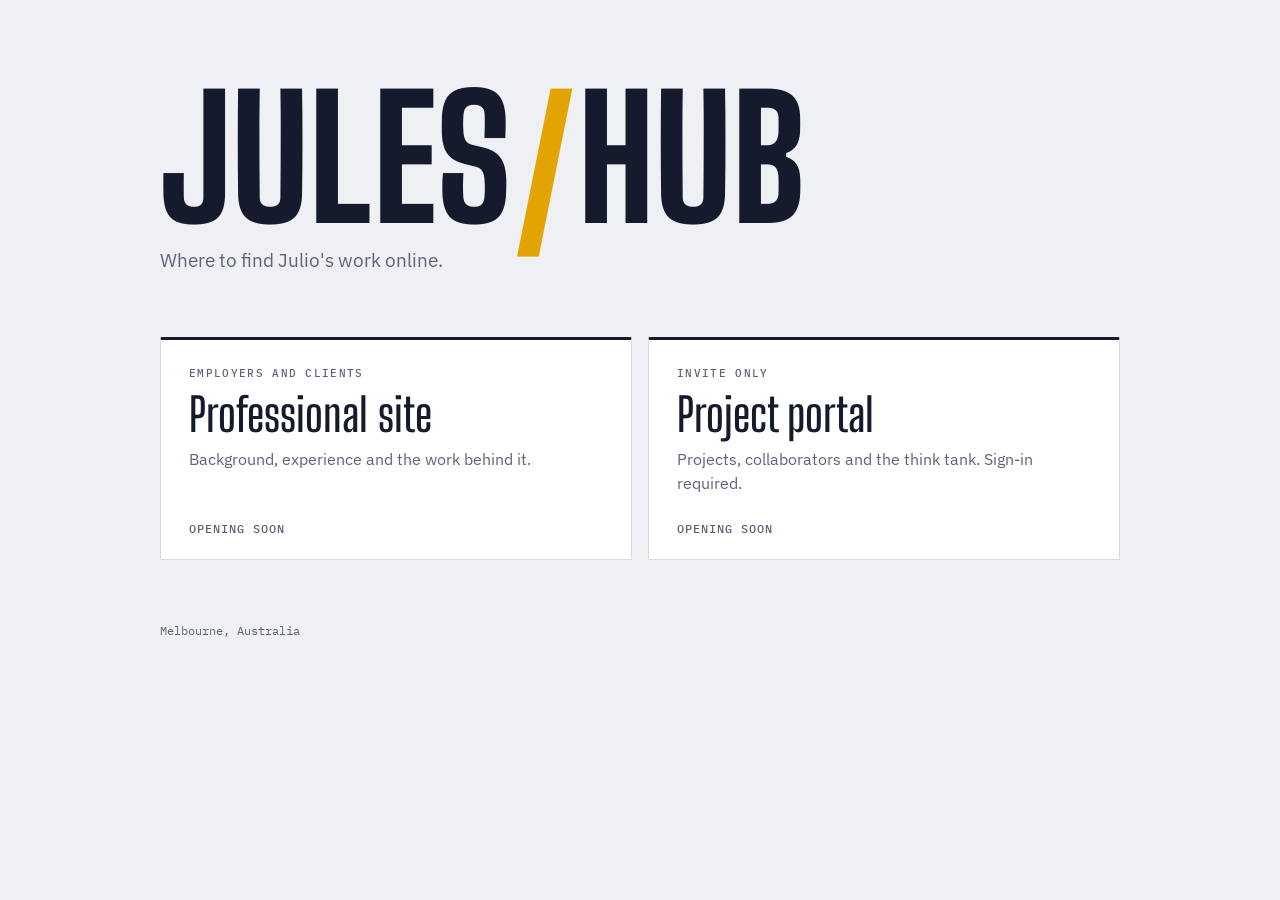
==== index.html @ 20f0da4e "Added initial files via upload The first files of the hub uploaded to github" ====
<!doctype html>
<html lang="en-AU">
<head>
  <meta charset="utf-8">
  <meta name="viewport" content="width=device-width, initial-scale=1, viewport-fit=cover">
  <title>Jules Hub</title>
  <meta name="description" content="Julio's online front door: his professional site and his project portal.">
  <link rel="preconnect" href="https://fonts.googleapis.com">
  <link rel="stylesheet" href="https://fonts.googleapis.com/css2?family=Big+Shoulders+Display:wght@600;800&family=IBM+Plex+Sans:wght@400;500&family=IBM+Plex+Mono:wght@400;500&display=swap">
  <link rel="stylesheet" href="styles.css">
</head>
<body>
  <div class="wrap">
    <header class="title">
      <h1>Jules<span>/</span>Hub</h1>
      <p>Where to find Julio's work online.</p>
    </header>

    <main class="choices">
      <!--
        Each choice is a <div> until its site is online.
        When it goes live, change <div class="choice"> to <a class="choice" href="https://...">,
        change the closing </div> to </a>, and replace the "Opening soon" line with:
          <span>Visit</span><span class="arrow" aria-hidden="true">→</span>
      -->
      <div class="choice">
        <span class="eyebrow">Employers and clients</span>
        <h2>Professional site</h2>
        <p>Background, experience and the work behind it.</p>
        <span class="go"><span class="soon">Opening soon</span></span>
      </div>

      <div class="choice">
        <span class="eyebrow">Invite only</span>
        <h2>Project portal</h2>
        <p>Projects, collaborators and the think tank. Sign-in required.</p>
        <span class="go"><span class="soon">Opening soon</span></span>
      </div>
    </main>

    <footer>Melbourne, Australia</footer>
  </div>
</body>
</html>
---- styles.css ----
/* Layout: one centred column. A large title, a single line beneath it, then two equal choice panels side by side (stacked on phones). */
:root {
  --bg: #eef0f4;
  --panel: #ffffff;
  --ink: #151a2c;
  --muted: #5d6479;
  --line: #d6dae4;
  --accent: #e2a400;
  --display: "Big Shoulders Display", "Arial Narrow", Impact, sans-serif;
  --body: "IBM Plex Sans", system-ui, -apple-system, "Segoe UI", sans-serif;
  --mono: "IBM Plex Mono", ui-monospace, SFMono-Regular, Menlo, monospace;
}
@media (prefers-color-scheme: dark) {
  :root:not([data-theme="light"]) {
    --bg: #0e1220; --panel: #151b2d; --ink: #e8ebf3; --muted: #9097ad; --line: #262e45; --accent: #f2b81c;
    color-scheme: dark;
  }
}
:root[data-theme="dark"] {
  --bg: #0e1220; --panel: #151b2d; --ink: #e8ebf3; --muted: #9097ad; --line: #262e45; --accent: #f2b81c;
  color-scheme: dark;
}

* { box-sizing: border-box; }
html, body { min-height: 100%; }
body {
  margin: 0;
  background: var(--bg);
  color: var(--ink);
  font-family: var(--body);
  font-size: 16px;
  line-height: 1.5;
  padding-left: max(16px, env(safe-area-inset-left, 0px));
  padding-right: max(16px, env(safe-area-inset-right, 0px));
  padding-block: clamp(40px, 10vh, 120px) 48px;
}

.wrap {
  max-width: 960px;
  margin: 0 auto;
  display: flex;
  flex-direction: column;
  gap: clamp(40px, 7vh, 72px);
}

.title h1 {
  margin: 0;
  font-family: var(--display);
  font-weight: 800;
  font-size: clamp(64px, 16vw, 168px);
  line-height: 0.82;
  letter-spacing: 0.005em;
  text-transform: uppercase;
}
.title h1 span { color: var(--accent); }
.title p {
  margin: 18px 0 0;
  max-width: 44ch;
  color: var(--muted);
  font-size: clamp(16px, 2vw, 19px);
}

.choices {
  display: grid;
  grid-template-columns: repeat(2, minmax(0, 1fr));
  gap: 16px;
}

.choice {
  position: relative;
  display: flex;
  flex-direction: column;
  gap: 10px;
  min-width: 0;
  padding: 28px 28px 24px;
  background: var(--panel);
  border: 1px solid var(--line);
  border-top: 3px solid var(--ink);
  border-radius: 2px;
  color: inherit;
  text-decoration: none;
}
.eyebrow {
  font: 500 11px/1 var(--mono);
  text-transform: uppercase;
  letter-spacing: 0.12em;
  color: var(--muted);
}
.choice h2 {
  margin: 4px 0 0;
  font-family: var(--display);
  font-weight: 600;
  font-size: clamp(34px, 5vw, 46px);
  line-height: 0.95;
  text-wrap: balance;
}
.choice p { margin: 0; color: var(--muted); max-width: 38ch; }
.go {
  margin-top: auto;
  padding-top: 18px;
  display: flex;
  align-items: center;
  justify-content: space-between;
  gap: 12px;
  font: 500 12px/1 var(--mono);
  text-transform: uppercase;
  letter-spacing: 0.08em;
}
.arrow {
  font-family: var(--body);
  font-size: 24px;
  line-height: 1;
}
.soon { color: var(--muted); }

a.choice:hover, a.choice:focus-visible { border-top-color: var(--accent); }
a.choice:focus-visible { outline: 2px solid var(--accent); outline-offset: 3px; }
a.choice .arrow { color: var(--accent); }
@media (prefers-reduced-motion: no-preference) {
  .choice { transition: border-color 0.2s, transform 0.2s; }
  .arrow { transition: transform 0.2s; }
  a.choice:hover { transform: translateY(-3px); }
  a.choice:hover .arrow { transform: translateX(6px); }
}

footer {
  font: 400 12px/1.4 var(--mono);
  color: var(--muted);
}

@media (max-width: 640px) {
  .choices { grid-template-columns: minmax(0, 1fr); }
  .choice { padding: 24px 20px 20px; }
}
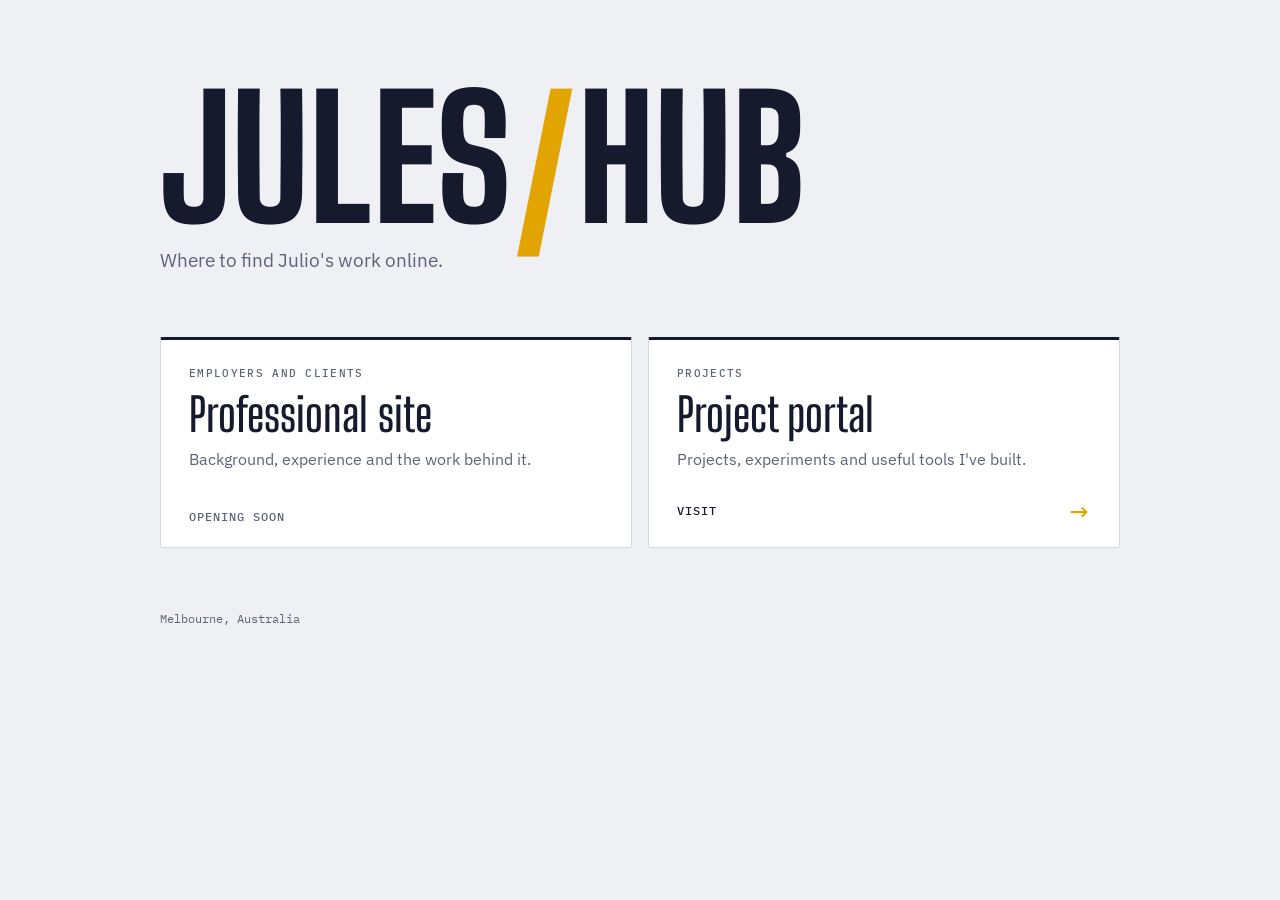
==== commit 20b71683: "Link Project portal to projects.jdunne.au" ====
--- a/index.html
+++ b/index.html
@@ -17,12 +17,6 @@
     </header>
 
     <main class="choices">
-      <!--
-        Each choice is a <div> until its site is online.
-        When it goes live, change <div class="choice"> to <a class="choice" href="https://...">,
-        change the closing </div> to </a>, and replace the "Opening soon" line with:
-          <span>Visit</span><span class="arrow" aria-hidden="true">→</span>
-      -->
       <div class="choice">
         <span class="eyebrow">Employers and clients</span>
         <h2>Professional site</h2>
@@ -30,12 +24,12 @@
         <span class="go"><span class="soon">Opening soon</span></span>
       </div>
 
-      <div class="choice">
-        <span class="eyebrow">Invite only</span>
+      <a class="choice" href="https://projects.jdunne.au">
+        <span class="eyebrow">Projects</span>
         <h2>Project portal</h2>
-        <p>Projects, collaborators and the think tank. Sign-in required.</p>
-        <span class="go"><span class="soon">Opening soon</span></span>
-      </div>
+        <p>Projects, experiments and useful tools I've built.</p>
+        <span class="go"><span>Visit</span><span class="arrow" aria-hidden="true">→</span></span>
+      </a>
     </main>
 
     <footer>Melbourne, Australia</footer>
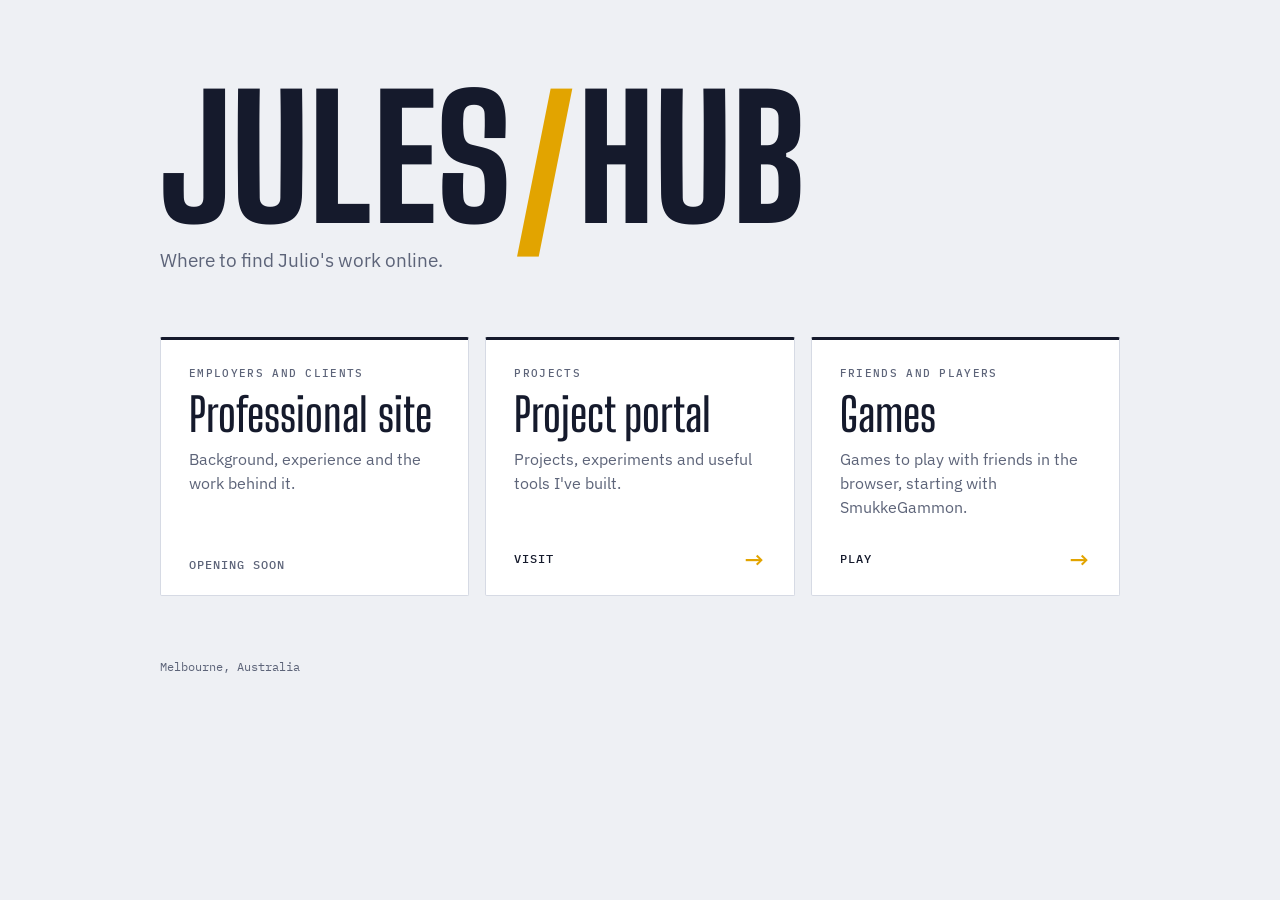
==== commit c4943c6a: "Add Games as a third door, linking to games.jdunne.au Co-Authored-By: Claude Opus 5.5 <noreply@anthr" ====
--- a/index.html
+++ b/index.html
@@ -4,7 +4,7 @@
   <meta charset="utf-8">
   <meta name="viewport" content="width=device-width, initial-scale=1, viewport-fit=cover">
   <title>Jules Hub</title>
-  <meta name="description" content="Julio's online front door: his professional site and his project portal.">
+  <meta name="description" content="Julio's online front door: his professional site, his project portal and his games.">
   <link rel="preconnect" href="https://fonts.googleapis.com">
   <link rel="stylesheet" href="https://fonts.googleapis.com/css2?family=Big+Shoulders+Display:wght@600;800&family=IBM+Plex+Sans:wght@400;500&family=IBM+Plex+Mono:wght@400;500&display=swap">
   <link rel="stylesheet" href="styles.css">
@@ -30,6 +30,13 @@
         <p>Projects, experiments and useful tools I've built.</p>
         <span class="go"><span>Visit</span><span class="arrow" aria-hidden="true">→</span></span>
       </a>
+
+      <a class="choice" href="https://games.jdunne.au">
+        <span class="eyebrow">Friends and players</span>
+        <h2>Games</h2>
+        <p>Games to play with friends in the browser, starting with SmukkeGammon.</p>
+        <span class="go"><span>Play</span><span class="arrow" aria-hidden="true">→</span></span>
+      </a>
     </main>
 
     <footer>Melbourne, Australia</footer>
--- a/styles.css
+++ b/styles.css
@@ -1,4 +1,4 @@
-/* Layout: one centred column. A large title, a single line beneath it, then two equal choice panels side by side (stacked on phones). */
+/* Layout: one centred column. A large title, a single line beneath it, then three equal choice panels side by side (two then one on tablets, stacked on phones). */
 :root {
   --bg: #eef0f4;
   --panel: #ffffff;
@@ -62,7 +62,7 @@
 
 .choices {
   display: grid;
-  grid-template-columns: repeat(2, minmax(0, 1fr));
+  grid-template-columns: repeat(3, minmax(0, 1fr));
   gap: 16px;
 }
 
@@ -128,6 +128,9 @@
   color: var(--muted);
 }
 
+@media (max-width: 900px) {
+  .choices { grid-template-columns: repeat(2, minmax(0, 1fr)); }
+}
 @media (max-width: 640px) {
   .choices { grid-template-columns: minmax(0, 1fr); }
   .choice { padding: 24px 20px 20px; }
